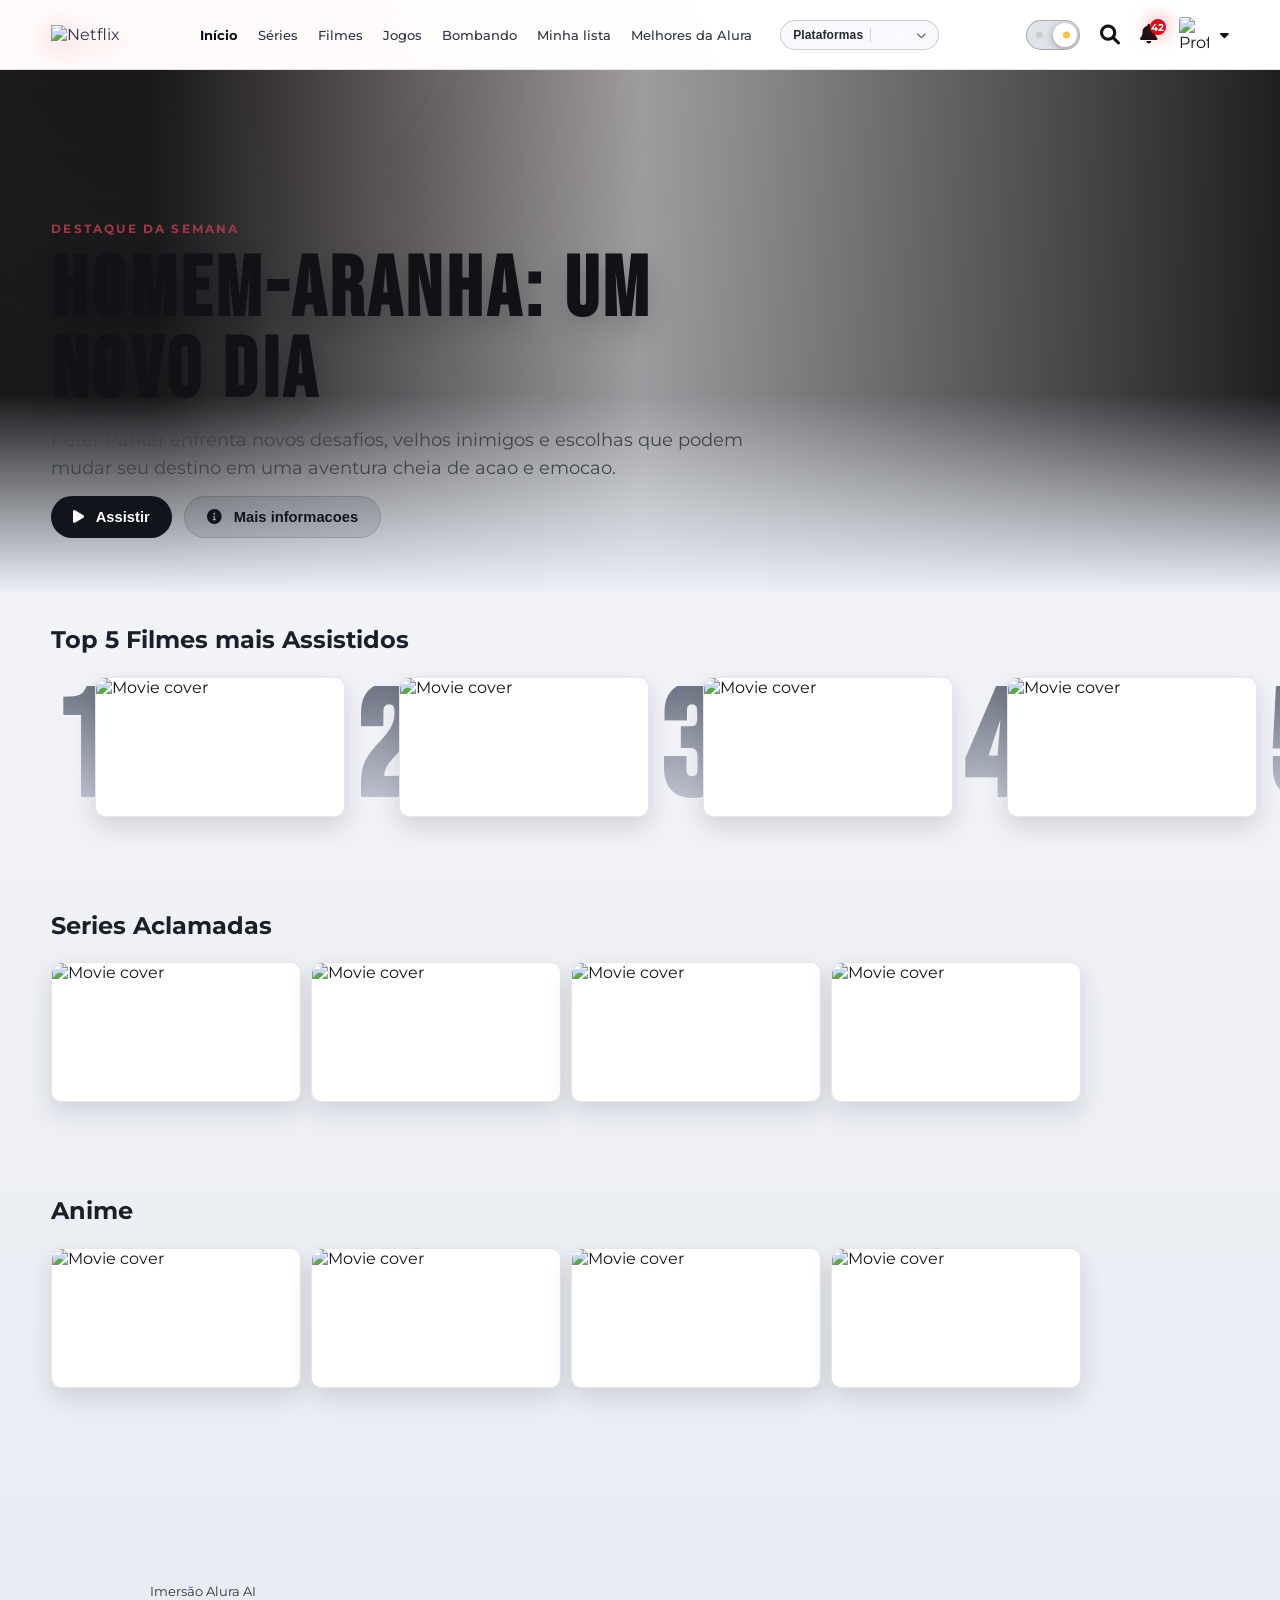
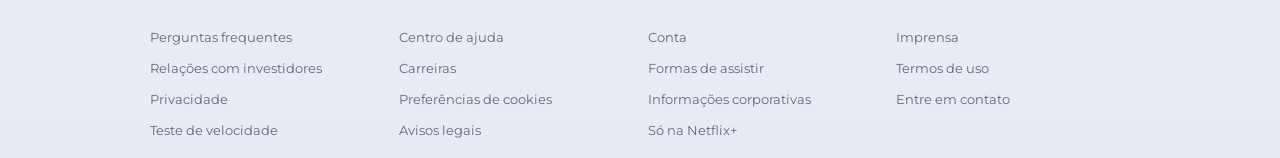
==== catalogo/catalogo.html @ d4c28c1f "Add files via upload" ====
<!DOCTYPE html>
<html lang="pt-BR">

<head>
    <meta charset="UTF-8">
    <meta name="viewport" content="width=device-width, initial-scale=1.0">
    <title>Netflix+</title>
    <link rel="stylesheet" href="catalogo.css">
    <link href="https://cdnjs.cloudflare.com/ajax/libs/font-awesome/6.0.0/css/all.min.css" rel="stylesheet">
    <link href="https://fonts.googleapis.com/css2?family=Bebas+Neue&family=Montserrat:wght@400;500;600;700&display=swap" rel="stylesheet">
</head>

<body>
    <!-- Navbar -->
    <header class="navbar" id="navbar">
        <div class="navbar-left">
            <a href="catalogo.html" class="brand-link" aria-label="Netflix+">
                <img class="logo" src="https://upload.wikimedia.org/wikipedia/commons/0/08/Netflix_2015_logo.svg"
                    alt="Netflix">
                <span class="logo-plus" aria-hidden="true">+</span>
            </a>
            <nav>
                <ul class="nav-links">
                    <li><a href="https://www.alura.com.br/" class="active">Início</a></li>
                    <li><a href="https://www.alura.com.br/">Séries</a></li>
                    <li><a href="https://www.alura.com.br/">Filmes</a></li>
                    <li><a href="https://www.alura.com.br/">Jogos</a></li>
                    <li><a href="https://www.alura.com.br/">Bombando</a></li>
                    <li><a href="https://www.alura.com.br/">Minha lista</a></li>
                    <li><a href="https://www.alura.com.br/">Melhores da Alura</a></li>
                </ul>
            </nav>
                <div class="platform-switcher" aria-label="Selecionar plataforma de streaming">
                <button id="platform-menu-trigger" class="platform-menu-trigger" type="button" aria-haspopup="true" aria-expanded="false" aria-controls="platform-options-panel">
                    <span>Plataformas</span>
                    <span id="platform-active-brand" class="platform-active-brand" aria-hidden="true">Geral</span>
                    <i class="fas fa-chevron-down" aria-hidden="true"></i>
                </button>
                <div id="platform-options-panel" class="platform-options" role="menu" aria-label="Plataformas">
                    <button type="button" class="platform-option is-active" data-platform="geral" role="tab" aria-selected="true">Geral</button>
                    <button type="button" class="platform-option" data-platform="netflix" role="tab" aria-selected="false">Netflix+</button>
                    <button type="button" class="platform-option" data-platform="hbo" role="tab" aria-selected="false">HBO</button>
                    <button type="button" class="platform-option" data-platform="crunchyroll" role="tab" aria-selected="false">Crunchyroll</button>
                    <button type="button" class="platform-option" data-platform="disneyplus" role="tab" aria-selected="false">Disney+</button>
                    <button type="button" class="platform-option" data-platform="paramount" role="tab" aria-selected="false">Paramount+</button>
                </div>
            </div>
        </div>
        <div class="navbar-right">
            <button id="theme-toggle" class="theme-btn" type="button" aria-pressed="true" aria-label="Ativar modo claro" title="Alternar tema">
                <span class="theme-toggle-thumb" aria-hidden="true"></span>
            </button>
            <i class="fas fa-search icon"></i>
            <div class="nav-notification">
                <i class="fas fa-bell icon"></i>
                <span class="notification-badge">42</span>
            </div>
            <a href="../IndexNet.html" class="profile-menu" style="text-decoration: none; color: inherit;">
                <img class="profile-icon" src="https://upload.wikimedia.org/wikipedia/commons/0/0b/Netflix-avatar.png"
                    alt="Profile">
                <i class="fas fa-caret-down icon" style="font-size: 14px; margin-left: 5px;"></i>
            </a>
        </div>
    </header>

    <section class="hero-banner" aria-label="Destaque da semana">
        <div class="hero-trailer" aria-hidden="true">
            <iframe id="hero-trailer-frame" title="Trailer do destaque" allow="autoplay; encrypted-media" referrerpolicy="strict-origin-when-cross-origin"></iframe>
            <button id="hero-mute-trigger" type="button" class="hero-mute-btn" aria-label="Mutar/desmutar trailer" title="Mutar/desmutar trailer" aria-pressed="false">
                <i class="fas fa-volume-up" aria-hidden="true"></i>
            </button>
        </div>
        <div class="hero-content">
            <p class="hero-kicker">Destaque da Semana</p>
            <h1 class="hero-title">Homem-Aranha: Um Novo Dia</h1>
            <p class="hero-description">Peter Parker enfrenta novos desafios, velhos inimigos e escolhas que podem mudar seu destino em uma aventura cheia de acao e emocao.</p>
            <div class="hero-actions">
                <button id="hero-play-trigger" type="button" class="hero-btn hero-btn-play"><i class="fas fa-play" aria-hidden="true"></i> Assistir</button>
                <button id="hero-info-trigger" type="button" class="hero-btn hero-btn-info"><i class="fas fa-info-circle" aria-hidden="true"></i> Mais informacoes</button>
            </div>
        </div>
    </section>

    <section id="hero-info-modal" class="hero-modal" aria-hidden="true" role="dialog" aria-modal="true" aria-labelledby="hero-modal-title">
        <div class="hero-modal-backdrop" data-close-modal="true"></div>
        <div class="hero-modal-content">
            <button id="hero-modal-close" class="hero-modal-close" type="button" aria-label="Fechar modal"><i class="fas fa-times" aria-hidden="true"></i></button>
            <p class="hero-modal-kicker">Filme em Destaque</p>
            <h2 id="hero-modal-title" class="hero-modal-title">Homem-Aranha: Um Novo Dia</h2>
            <p class="hero-modal-description">Peter Parker encara um novo ciclo com desafios pessoais e ameaças inesperadas. Entre dilemas e grandes batalhas, ele precisara decidir ate onde vai para proteger quem ama.</p>
            <div class="hero-modal-meta">
                <span>Acao</span>
                <span>Aventura</span>
                <span>2h 14m</span>
                <span>HD</span>
            </div>
        </div>
    </section>

    <!-- Sliders Container -->
    <main class="sliders-container" id="main-content">
        <!-- Javascript will inject the rows here -->
    </main>

    <!-- Footer -->
    <footer>
        <div class="footer-content">
            <a href="https://www.alura.com.br/" target="_blank">
                <p>Imersão Alura AI</p>
            </a>
            <ul class="footer-links">
                <li><a href="https://www.alura.com.br/" target="_blank">Perguntas frequentes</a></li>
                <li><a href="https://www.alura.com.br/" target="_blank">Centro de ajuda</a></li>
                <li><a href="https://www.alura.com.br/" target="_blank">Conta</a></li>
                <li><a href="https://www.alura.com.br/" target="_blank">Imprensa</a></li>
                <li><a href="https://www.alura.com.br/" target="_blank">Relações com investidores</a></li>
                <li><a href="https://www.alura.com.br/" target="_blank">Carreiras</a></li>
                <li><a href="https://www.alura.com.br/" target="_blank">Formas de assistir</a></li>
                <li><a href="https://www.alura.com.br/" target="_blank">Termos de uso</a></li>
                <li><a href="https://www.alura.com.br/" target="_blank">Privacidade</a></li>
                <li><a href="https://www.alura.com.br/" target="_blank">Preferências de cookies</a></li>
                <li><a href="https://www.alura.com.br/" target="_blank">Informações corporativas</a></li>
                <li><a href="https://www.alura.com.br/" target="_blank">Entre em contato</a></li>
                <li><a href="https://www.alura.com.br/" target="_blank">Teste de velocidade</a></li>
                <li><a href="https://www.alura.com.br/" target="_blank">Avisos legais</a></li>
                <li><a href="https://www.alura.com.br/" target="_blank">Só na Netflix+</a></li>
            </ul>
        </div>
    </footer>

    <script type="module" src="js/main.js"></script>
</body>

</html>
---- catalogo/catalogo.css ----
:root {
    --netflix-red: #e50914;
    --dark-bg: #0e0e10;
    --dark-surface: #17171b;
    --text-color: #ffffff;
    --text-muted: #c8c8c8;
    --stroke-soft: rgba(255, 255, 255, 0.12);
    --glass-bg: rgba(12, 12, 14, 0.66);
    --page-grad-top: #070709;
    --page-grad-bottom: #111216;
    --page-accent-glow: rgba(229, 9, 20, 0.2);
    --page-light-glow: rgba(255, 255, 255, 0.08);
    --link-color: #e5e5e5;
    --link-hover: #f7f7f7;
    --link-active: #ffffff;
    --navbar-scrolled-bg: rgba(8, 8, 10, 0.88);
}

[data-theme="light"] {
    --dark-bg: #f3f4f8;
    --dark-surface: #ffffff;
    --text-color: #111216;
    --text-muted: #40424c;
    --stroke-soft: rgba(16, 18, 24, 0.12);
    --glass-bg: rgba(255, 255, 255, 0.78);
    --page-grad-top: #ffffff;
    --page-grad-bottom: #e8ebf3;
    --page-accent-glow: rgba(229, 9, 20, 0.1);
    --page-light-glow: rgba(255, 255, 255, 0);
    --link-color: #2f3442;
    --link-hover: #101219;
    --link-active: #0b0d14;
    --navbar-scrolled-bg: rgba(247, 249, 255, 0.94);
}

* {
    margin: 0;
    padding: 0;
    box-sizing: border-box;
}

body {
    font-family: 'Montserrat', 'Helvetica Neue', Helvetica, Arial, sans-serif;
    background:
        radial-gradient(circle at 15% 0%, var(--page-accent-glow), rgba(229, 9, 20, 0) 28%),
        radial-gradient(circle at 85% 14%, var(--page-light-glow), rgba(255, 255, 255, 0) 22%),
        linear-gradient(180deg, var(--page-grad-top) 0%, var(--dark-bg) 30%, var(--page-grad-bottom) 100%);
    color: var(--text-color);
    overflow-x: hidden;
    min-height: 100vh;
}

body.modal-open {
    overflow: hidden;
}

a {
    text-decoration: none;
    color: var(--link-color);
    transition: color 0.25s ease;
}

a:hover {
    color: var(--link-hover);
}

/* Navbar */
.navbar {
    position: sticky;
    top: 0;
    width: 100%;
    display: flex;
    justify-content: space-between;
    align-items: center;
    padding: 0 4%;
    height: 70px;
    z-index: 1000;
    backdrop-filter: blur(12px);
    background: var(--glass-bg);
    border-bottom: 1px solid var(--stroke-soft);
    transition: background-color 0.25s ease, border-color 0.25s ease;
}

.navbar.scrolled {
    background: var(--navbar-scrolled-bg);
    border-bottom-color: rgba(255, 255, 255, 0.18);
}

[data-theme="light"] .navbar.scrolled {
    border-bottom-color: rgba(16, 18, 24, 0.16);
}

.navbar-left,
.navbar-right {
    display: flex;
    align-items: center;
    gap: 20px;
}

.logo {
    width: 92px;
    margin-right: 25px;
    cursor: pointer;
    filter: drop-shadow(0 6px 14px rgba(229, 9, 20, 0.35));
}

.brand-link {
    display: inline-flex;
    align-items: flex-start;
    margin-right: 25px;
}

.brand-link .logo {
    margin-right: 0;
}

.logo-plus {
    color: rgba(255, 255, 255, 0.72);
    font-family: 'Montserrat', 'Helvetica Neue', Helvetica, Arial, sans-serif;
    font-size: 13px;
    font-weight: 600;
    line-height: 1;
    margin-left: 4px;
    margin-top: 2px;
}

.nav-links {
    list-style: none;
    display: flex;
    gap: 20px;
    font-size: 13px;
    font-weight: 500;
}

.nav-links .active {
    font-weight: bold;
    color: var(--link-active);
}

.icon {
    font-size: 20px;
    cursor: pointer;
}

.theme-btn {
    width: 54px;
    height: 30px;
    border: 1px solid rgba(255, 255, 255, 0.3);
    border-radius: 999px;
    background: rgba(18, 18, 22, 0.72);
    padding: 2px;
    cursor: pointer;
    position: relative;
    overflow: hidden;
    transition: border-color 180ms ease, background-color 180ms ease, box-shadow 180ms ease;
}

.theme-btn::before,
.theme-btn::after {
    content: "";
    position: absolute;
    top: 50%;
    width: 7px;
    height: 7px;
    border-radius: 50%;
    transform: translateY(-50%);
    transition: opacity 180ms ease;
}

.theme-btn::before {
    left: 9px;
    background: #9fa2a8;
    opacity: 1;
}

.theme-btn::after {
    right: 9px;
    background: #f6c047;
    opacity: 0.35;
}

.theme-btn .theme-toggle-thumb {
    display: block;
    width: 24px;
    height: 24px;
    border-radius: 50%;
    background: #f5f5f5;
    transform: translateX(0);
    box-shadow: 0 2px 8px rgba(0, 0, 0, 0.35);
    transition: transform 220ms cubic-bezier(0.22, 0.8, 0.24, 1), box-shadow 180ms ease;
}

[data-theme="light"] .theme-btn {
    border-color: rgba(16, 18, 24, 0.28);
    background: rgba(220, 223, 232, 0.86);
}

[data-theme="light"] .theme-btn .theme-toggle-thumb {
    transform: translateX(24px);
    background: #ffffff;
}

[data-theme="light"] .theme-btn::before {
    opacity: 0.35;
}

[data-theme="light"] .theme-btn::after {
    opacity: 1;
}

.theme-btn:hover,
.theme-btn:focus-visible {
    border-color: rgba(255, 255, 255, 0.55);
}

[data-theme="light"] .theme-btn:hover,
[data-theme="light"] .theme-btn:focus-visible {
    border-color: rgba(16, 18, 24, 0.45);
}

.theme-btn:focus-visible {
    outline: 2px solid rgba(229, 9, 20, 0.42);
    outline-offset: 2px;
}

.kids-link {
    font-size: 14px;
}

.nav-notification {
    position: relative;
    cursor: pointer;
}

.notification-badge {
    position: absolute;
    top: -5px;
    right: -8px;
    background-color: var(--netflix-red);
    color: white;
    font-size: 10px;
    font-weight: bold;
    border-radius: 50%;
    width: 16px;
    height: 16px;
    display: flex;
    justify-content: center;
    align-items: center;
    box-shadow: 0 0 18px rgba(229, 9, 20, 0.55);
}

.profile-menu {
    display: flex;
    align-items: center;
    gap: 5px;
    cursor: pointer;
}

.profile-icon {
    width: 32px;
    border-radius: 4px;
    border: 1px solid rgba(255, 255, 255, 0.2);
}

.platform-switcher {
    position: relative;
    display: inline-flex;
    flex-direction: column;
    margin-left: 8px;
    min-width: 150px;
}

.platform-menu-trigger {
    border: 1px solid rgba(255, 255, 255, 0.16);
    background: rgba(20, 20, 24, 0.62);
    color: rgba(255, 255, 255, 0.88);
    border-radius: 999px;
    font-size: 12px;
    font-weight: 600;
    letter-spacing: 0.01em;
    padding: 7px 12px;
    cursor: pointer;
    display: inline-flex;
    align-items: center;
    gap: 7px;
    transition: border-color 0.2s ease, background-color 0.2s ease, color 0.2s ease, transform 0.2s ease;
}

.platform-active-brand {
    display: inline-flex;
    align-items: center;
    justify-content: center;
    min-width: 40px;
    max-width: 66px;
    min-height: 14px;
    color: rgba(255, 255, 255, 0.74);
    font-weight: 500;
    padding-left: 8px;
    border-left: 1px solid rgba(255, 255, 255, 0.2);
}

.platform-active-brand img {
    width: 100%;
    max-height: 11px;
    object-fit: contain;
    filter: grayscale(0.05) brightness(1.06);
}

.platform-logo-text {
    font-size: 10px;
    letter-spacing: 0.02em;
    color: rgba(255, 255, 255, 0.82);
}

.platform-logo-text .logo-plus {
    font-size: 0.85em;
    opacity: 0.68;
    margin-left: 1px;
    margin-top: 0;
    color: currentColor;
    vertical-align: text-top;
}

.platform-menu-trigger i {
    font-size: 10px;
    color: rgba(255, 255, 255, 0.7);
    transition: transform 0.2s ease;
}

.platform-menu-trigger:hover {
    border-color: rgba(255, 255, 255, 0.3);
    background: rgba(26, 26, 30, 0.72);
}

.platform-menu-trigger:focus-visible {
    outline: 2px solid rgba(255, 255, 255, 0.35);
    outline-offset: 2px;
}

.platform-switcher.is-open .platform-menu-trigger {
    border-color: rgba(255, 255, 255, 0.34);
    background: rgba(28, 28, 33, 0.9);
    color: #fff;
}

.platform-switcher.is-open .platform-menu-trigger i {
    transform: rotate(180deg);
}

.platform-options {
    position: absolute;
    top: calc(100% + 10px);
    left: 0;
    min-width: 205px;
    max-width: min(70vw, 260px);
    display: grid;
    gap: 7px;
    padding: 10px;
    border-radius: 14px;
    border: 1px solid rgba(255, 255, 255, 0.12);
    background: rgba(12, 12, 16, 0.95);
    box-shadow: 0 12px 22px rgba(0, 0, 0, 0.34);
    opacity: 0;
    visibility: hidden;
    transform: translateY(-6px);
    pointer-events: none;
    transition: opacity 0.2s ease, transform 0.2s ease, visibility 0.2s ease;
    z-index: 1150;
}

.platform-switcher.is-open .platform-options {
    opacity: 1;
    visibility: visible;
    transform: translateY(0);
    pointer-events: auto;
}

.platform-option {
    border: 1px solid rgba(255, 255, 255, 0.2);
    background: rgba(18, 18, 22, 0.76);
    color: rgba(255, 255, 255, 0.82);
    border-radius: 10px;
    font-size: 12px;
    line-height: 1;
    font-weight: 600;
    width: 100%;
    text-align: left;
    padding: 9px 12px;
    cursor: pointer;
    transition: border-color 0.2s ease, background-color 0.2s ease, color 0.2s ease;
    display: flex;
    align-items: center;
    justify-content: center;
}

.platform-option img {
    width: 100%;
    max-width: 88px;
    max-height: 14px;
    object-fit: contain;
    filter: grayscale(0.08) brightness(0.98);
    transition: filter 0.2s ease;
}

.platform-option:hover {
    border-color: rgba(255, 255, 255, 0.32);
    background: rgba(24, 24, 29, 0.9);
    color: #fff;
}

.platform-option:hover img,
.platform-option.is-active img {
    filter: grayscale(0) brightness(1.08);
}

.platform-option.is-active {
    border-color: rgba(255, 255, 255, 0.36);
    background: rgba(255, 255, 255, 0.12);
    color: #fff;
    box-shadow: 0 0 0 1px rgba(255, 255, 255, 0.08) inset;
}

/* Hero */
.hero-banner {
    position: relative;
    min-height: clamp(360px, 58vh, 640px);
    display: flex;
    align-items: flex-end;
    padding: 120px 4% 54px;
    overflow: hidden;
    background:
        linear-gradient(90deg, rgba(7, 7, 9, 0.92) 12%, rgba(7, 7, 9, 0.38) 50%, rgba(7, 7, 9, 0.9) 100%),
        url("https://img.youtube.com/vi/PlulyWs1kS4/maxresdefault.jpg") center 30%/cover no-repeat;
}

.hero-trailer {
    position: absolute;
    inset: 0;
    opacity: 0;
    z-index: 0;
    pointer-events: none;
    transition: opacity 280ms ease;
}

.hero-trailer iframe {
    position: absolute;
    top: 50%;
    left: 50%;
    width: 100vw;
    height: 56.25vw;
    min-width: 177.78vh;
    min-height: 100vh;
    transform: translate(-50%, -50%);
    border: 0;
}

.hero-banner.is-trailer-playing .hero-trailer {
    opacity: 1;
}

.hero-banner::after {
    content: "";
    position: absolute;
    inset: auto 0 0;
    height: 38%;
    background: linear-gradient(180deg, rgba(14, 14, 16, 0) 0%, rgba(14, 14, 16, 1) 100%);
}

.hero-content {
    position: relative;
    z-index: 1;
    max-width: min(760px, 90vw);
    display: grid;
    gap: 14px;
    animation: hero-rise 700ms cubic-bezier(0.19, 1, 0.22, 1);
}

.hero-kicker {
    color: #f2b9bd;
    letter-spacing: 0.18em;
    text-transform: uppercase;
    font-size: 0.76rem;
    font-weight: 700;
}

.hero-title {
    font-family: 'Bebas Neue', 'Arial Narrow', Arial, sans-serif;
    font-size: clamp(2.6rem, 8vw, 5.3rem);
    letter-spacing: 0.05em;
    line-height: 0.96;
    text-transform: uppercase;
    text-shadow: 0 14px 28px rgba(0, 0, 0, 0.55);
}

.hero-description {
    max-width: 58ch;
    color: var(--text-muted);
    font-size: clamp(0.95rem, 2vw, 1.12rem);
    line-height: 1.55;
}

.hero-actions {
    display: flex;
    flex-wrap: wrap;
    gap: 12px;
}

.hero-btn {
    border: none;
    border-radius: 999px;
    padding: 12px 22px;
    font-weight: 700;
    font-size: 0.92rem;
    cursor: pointer;
    transition: transform 0.2s ease, box-shadow 0.2s ease, background-color 0.2s ease;
}

.hero-btn i {
    margin-right: 8px;
}

.hero-btn-play {
    background: #fff;
    color: #121214;
}

.hero-btn-play:hover {
    transform: translateY(-2px);
    box-shadow: 0 10px 24px rgba(0, 0, 0, 0.28);
    background: #f1f1f1;
}

.hero-btn-play.is-audio-active {
    background: var(--netflix-red);
    color: #fff;
    box-shadow: 0 10px 24px rgba(229, 9, 20, 0.34);
}

/* Hero Mute Button */
.hero-mute-btn {
    position: absolute;
    top: 20px;
    right: 20px;
    width: 44px;
    height: 44px;
    border: 2px solid rgba(255, 255, 255, 0.7);
    border-radius: 50%;
    background: rgba(0, 0, 0, 0.5);
    color: #fff;
    cursor: pointer;
    z-index: 10;
    display: flex;
    align-items: center;
    justify-content: center;
    font-size: 18px;
    transition: all 0.25s ease;
    backdrop-filter: blur(8px);
}

.hero-mute-btn:hover {
    background: rgba(0, 0, 0, 0.7);
    border-color: #fff;
    transform: scale(1.08);
}

.hero-mute-btn:focus-visible {
    outline: 2px solid var(--netflix-red);
    outline-offset: 2px;
}

.hero-mute-btn[aria-pressed="true"] i::before {
    content: "\f026";
}

@media (max-width: 768px) {
    .hero-mute-btn {
        width: 38px;
        height: 38px;
        top: 16px;
        right: 16px;
        font-size: 16px;
    }
}

.hero-btn-info {
    background: rgba(255, 255, 255, 0.2);
    color: #fff;
    border: 1px solid rgba(255, 255, 255, 0.2);
}

.hero-btn-info:hover {
    transform: translateY(-2px);
    background: rgba(255, 255, 255, 0.28);
}

.hero-modal {
    position: fixed;
    inset: 0;
    display: grid;
    place-items: center;
    opacity: 0;
    visibility: hidden;
    transition: opacity 240ms ease, visibility 240ms ease;
    z-index: 1200;
}

.hero-modal.is-open {
    opacity: 1;
    visibility: visible;
}

.hero-modal-backdrop {
    position: absolute;
    inset: 0;
    background: rgba(5, 5, 7, 0.76);
    backdrop-filter: blur(4px);
}

.hero-modal-content {
    position: relative;
    z-index: 1;
    width: min(640px, calc(100vw - 32px));
    background: linear-gradient(180deg, #1d1d22 0%, #131317 100%);
    border: 1px solid rgba(255, 255, 255, 0.14);
    border-radius: 20px;
    box-shadow: 0 28px 58px rgba(0, 0, 0, 0.52);
    padding: clamp(22px, 3vw, 32px);
    display: grid;
    gap: 14px;
    transform: translateY(18px) scale(0.98);
    transition: transform 280ms cubic-bezier(0.19, 1, 0.22, 1);
}

.hero-modal.is-open .hero-modal-content {
    transform: translateY(0) scale(1);
}

.hero-modal-close {
    position: absolute;
    top: 14px;
    right: 14px;
    width: 34px;
    height: 34px;
    border-radius: 50%;
    border: 1px solid rgba(255, 255, 255, 0.24);
    background: rgba(255, 255, 255, 0.06);
    color: #fff;
    cursor: pointer;
    transition: transform 0.2s ease, background-color 0.2s ease;
}

.hero-modal-close:hover {
    transform: rotate(90deg);
    background: rgba(255, 255, 255, 0.14);
}

.hero-modal-kicker {
    color: #f2b9bd;
    letter-spacing: 0.14em;
    text-transform: uppercase;
    font-size: 0.74rem;
    font-weight: 700;
}

.hero-modal-title {
    font-family: 'Bebas Neue', 'Arial Narrow', Arial, sans-serif;
    text-transform: uppercase;
    letter-spacing: 0.045em;
    font-size: clamp(2rem, 4.5vw, 3rem);
    line-height: 0.98;
}

.hero-modal-description {
    color: #d3d3d5;
    line-height: 1.6;
}

.hero-modal-meta {
    display: flex;
    flex-wrap: wrap;
    gap: 8px;
}

.hero-modal-meta span {
    border: 1px solid rgba(255, 255, 255, 0.24);
    border-radius: 999px;
    padding: 6px 10px;
    font-size: 0.78rem;
    color: #ececef;
}

/* Sliders */
.sliders-container {
    padding: 0 4%;
    padding-top: 34px;
    position: relative;
    z-index: 3;
    padding-bottom: 100px;
}

.slider-section {
    margin-bottom: 3.5vw;
    opacity: 0;
    transform: translateY(20px);
    transition: opacity 450ms ease, transform 450ms ease;
}

.slider-section.is-visible {
    opacity: 1;
    transform: translateY(0);
}

.slider-header {
    display: flex;
    justify-content: space-between;
    align-items: flex-end;
    margin-bottom: 12px;
}

.slider-title {
    font-size: clamp(1.05rem, 2.2vw, 1.5rem);
    font-weight: 700;
    color: #e5e5e5;
    line-height: 1.2;
}

.slider-indicators {
    display: flex;
    gap: 2px;
    margin-bottom: 4px;
}

.slider-indicators div {
    width: 12px;
    height: 2px;
    background-color: #4d4d4d;
}

.slider-indicators div.active {
    background-color: #aaa;
}

.movie-row {
    display: flex;
    gap: 10px;
    overflow-x: visible;
    overflow-y: visible;
    padding: 10px 4% 50px 4%;
    margin: 0 -4%;
    scroll-behavior: smooth;
    -ms-overflow-style: none;
    scrollbar-width: none;
}

.movie-row::-webkit-scrollbar {
    display: none;
}

.movie-card {
    min-width: 250px;
    width: 250px;
    height: 140px;
    background-color: #222;
    border-radius: 10px;
    cursor: pointer;
    transition: transform 0.35s cubic-bezier(0.19, 1, 0.22, 1) 0s, border-radius 0.3s 0s, z-index 0s 0.35s, box-shadow 0.35s 0s, filter 0.35s 0s;
    position: relative;
    z-index: 1;
    transform-origin: center center;
    border: 1px solid rgba(255, 255, 255, 0.07);
    box-shadow: 0 8px 22px rgba(0, 0, 0, 0.24);
}

.movie-card.origin-left {
    transform-origin: left center;
}

.movie-card.origin-right {
    transform-origin: right center;
}

.movie-card:hover {
    transform: scale(1.48) translateY(-6%);
    z-index: 99;
    border-radius: 12px;
    border-color: rgba(255, 255, 255, 0.25);
    box-shadow: 0 18px 44px rgba(0, 0, 0, 0.86), 0 0 30px rgba(229, 9, 20, 0.24);
    filter: saturate(1.06);
    transition: transform 0.35s cubic-bezier(0.19, 1, 0.22, 1) 0.5s, border-radius 0.35s 0.5s, box-shadow 0.35s 0.5s, z-index 0s 0s;
}

.movie-card img {
    position: absolute;
    top: 0;
    left: 0;
    width: 100%;
    height: 100%;
    object-fit: cover;
    border-radius: 10px;
    transition: opacity 0.3s ease, border-radius 0.3s;
    z-index: 2;
}

.movie-card iframe {
    position: absolute;
    top: 0;
    left: 0;
    width: 100%;
    height: 100%;
    opacity: 0;
    border-radius: 10px;
    transition: opacity 0.3s ease, border-radius 0.3s;
    pointer-events: none;
    z-index: 1;
}

.movie-card iframe.playing {
    opacity: 1;
    z-index: 3;
    border-radius: 12px 12px 0 0;
}

.movie-card:hover img {
    border-radius: 12px 12px 0 0;
    transition: border-radius 0s 0.6s;
}

.movie-card img.playing-video {
    opacity: 0;
}

/* Card Details Modal */
.card-details {
    position: absolute;
    top: 100%;
    left: 0;
    width: 100%;
    background: linear-gradient(180deg, #1a1a1f 0%, #141419 100%);
    border-bottom-left-radius: 12px;
    border-bottom-right-radius: 12px;
    padding: 18px 16px;
    opacity: 0;
    visibility: hidden;
    transition: opacity 0.3s 0s, visibility 0.3s 0s;
    box-shadow: 0 18px 34px rgba(0, 0, 0, 0.84);
    display: flex;
    flex-direction: column;
    gap: 12px;
    z-index: 2;
    cursor: default;
}

.movie-card:hover .card-details {
    opacity: 1;
    visibility: visible;
    transition: opacity 0.2s 0.6s, visibility 0s 0.6s;
}

.details-buttons {
    display: flex;
    justify-content: space-between;
    align-items: center;
}

.left-buttons,
.right-buttons {
    display: flex;
    gap: 8px;
}

.btn-icon {
    width: 32px;
    height: 32px;
    border-radius: 50%;
    background-color: #2e2e35;
    border: 1px solid rgba(255, 255, 255, 0.5);
    color: white;
    display: flex;
    justify-content: center;
    align-items: center;
    cursor: pointer;
    font-size: 14px;
    transition: border-color 0.2s, background-color 0.2s, transform 0.2s;
}

.btn-icon:hover {
    border-color: white;
    background-color: rgba(255, 255, 255, 0.2);
    transform: translateY(-1px);
}

.btn-play-icon {
    background-color: white;
    color: black;
    border: none;
}

.btn-play-icon:hover {
    background-color: #e6e6e6;
}

.btn-play-icon i {
    margin-left: 2px;
}

.details-info {
    display: flex;
    align-items: center;
    gap: 8px;
    font-size: 11px;
    font-weight: bold;
}

.match-score {
    color: #46d369;
}

.age-badge {
    background-color: transparent;
    border: 1px solid rgba(255, 255, 255, 0.4);
    color: white;
    padding: 1px 3px;
    border-radius: 2px;
    font-family: Arial, sans-serif;
}

.age-badge.red-accent {
    background-color: #d32f2f;
    border: none;
    font-weight: bold;
}

.resolution {
    border: 1px solid rgba(255, 255, 255, 0.4);
    padding: 1px 3px;
    border-radius: 2px;
    color: rgba(255, 255, 255, 0.9);
}

.duration {
    color: rgba(255, 255, 255, 0.9);
}

.details-tags {
    display: flex;
    gap: 6px;
    font-size: 11px;
    color: rgba(255, 255, 255, 0.9);
    margin-top: 4px;
}

.details-tags span:not(:last-child)::after {
    content: "•";
    color: #666;
    margin-left: 6px;
}

/* Badges */
.badge-top10 {
    position: absolute;
    top: 0;
    right: 0;
    width: 22px;
    height: 28px;
    background-color: var(--netflix-red);
    color: white;
    display: flex;
    flex-direction: column;
    justify-content: center;
    align-items: center;
    font-weight: bold;
    z-index: 4;
    border-bottom-left-radius: 2px;
    box-shadow: -2px 2px 4px rgba(0, 0, 0, 0.5);
    font-family: 'Helvetica Neue', Helvetica, Arial, sans-serif;
}

.badge-top10 span.top {
    font-size: 7px;
    letter-spacing: 0.5px;
    line-height: 8px;
}

.badge-top10 span.number {
    font-size: 13px;
    line-height: 13px;
}

.badge-bottom {
    position: absolute;
    bottom: 8px;
    left: 50%;
    transform: translateX(-50%);
    padding: 2px 4px;
    font-size: 10px;
    font-weight: bold;
    border-radius: 2px;
    z-index: 4;
    white-space: nowrap;
    text-transform: uppercase;
}

.movie-card.has-progress .badge-bottom {
    bottom: 12px;
}

.badge-bottom.red {
    background-color: var(--netflix-red);
    color: white;
}

.badge-bottom.white {
    background-color: white;
    color: black;
}

/* Progress bar */
.progress-bar-container {
    position: absolute;
    bottom: 0;
    left: 0;
    width: 100%;
    height: 4px;
    background-color: rgba(100, 100, 100, 0.7);
    z-index: 5;
    border-bottom-left-radius: 4px;
    border-bottom-right-radius: 4px;
}

.progress-value {
    height: 100%;
    background-color: var(--netflix-red);
    border-bottom-left-radius: 4px;
}

/* Top List Section */
.movie-row.is-top-list {
    gap: 0;
}

.top-list-item {
    display: flex;
    align-items: flex-end;
    flex-shrink: 0;
    margin-right: 10px;
}

.top-list-rank {
    font-family: 'Bebas Neue', 'Arial Narrow', Arial, sans-serif;
    font-size: clamp(7rem, 12vw, 10rem);
    font-weight: 900;
    background: linear-gradient(180deg, rgba(180, 180, 180, 0.55) 0%, rgba(60, 60, 60, 0.3) 100%);
    -webkit-background-clip: text;
    -webkit-text-fill-color: transparent;
    background-clip: text;
    line-height: 0.85;
    margin-right: -18px;
    z-index: 0;
    user-select: none;
    pointer-events: none;
    flex-shrink: 0;
}

.top-list-item .movie-card {
    position: relative;
    z-index: 2;
}

@media (max-width: 1024px) {
    .navbar {
        padding: 0 3.2%;
    }

    .navbar-left,
    .navbar-right {
        gap: 12px;
    }

    .logo {
        width: 84px;
        margin-right: 10px;
    }

    .nav-links {
        gap: 12px;
        font-size: 12px;
    }

    .platform-switcher {
        min-width: 132px;
    }

    .platform-menu-trigger {
        font-size: 11px;
        padding: 6px 10px;
    }

    .hero-banner {
        min-height: 460px;
        padding-top: 106px;
    }

    .hero-content {
        max-width: min(680px, 92vw);
    }

    .movie-row {
        overflow-x: auto;
        overflow-y: visible;
        padding-bottom: 28px;
        scroll-snap-type: x proximity;
    }

    .movie-card,
    .top-list-item {
        scroll-snap-align: start;
    }

    .movie-card {
        min-width: 220px;
        width: 220px;
        height: 124px;
    }

    .top-list-rank {
        font-size: clamp(5.2rem, 10vw, 7rem);
    }
}

@media (max-width: 900px) {
    .nav-links {
        display: none;
    }

    .platform-switcher {
        margin-left: 0;
    }

    .navbar {
        height: 66px;
    }
}

/* Footer */
footer {
    padding: 0 4%;
    color: #9a9aa0;
    font-size: 13px;
    margin-bottom: 20px;
}

[data-theme="light"] .platform-menu-trigger {
    border-color: rgba(16, 18, 24, 0.2);
    background: rgba(247, 249, 255, 0.88);
    color: rgba(16, 18, 24, 0.9);
}

[data-theme="light"] .platform-active-brand {
    color: rgba(16, 18, 24, 0.66);
    border-left-color: rgba(16, 18, 24, 0.18);
}

[data-theme="light"] .platform-menu-trigger i {
    color: rgba(16, 18, 24, 0.62);
}

[data-theme="light"] .platform-menu-trigger:hover {
    border-color: rgba(16, 18, 24, 0.32);
    background: rgba(242, 245, 252, 0.98);
}

[data-theme="light"] .platform-switcher.is-open .platform-menu-trigger {
    border-color: rgba(16, 18, 24, 0.4);
    background: rgba(236, 240, 250, 0.98);
    color: #0e1118;
}

[data-theme="light"] .platform-options {
    border-color: rgba(16, 18, 24, 0.14);
    background: rgba(255, 255, 255, 0.96);
    box-shadow: 0 12px 24px rgba(20, 24, 38, 0.14);
}

[data-theme="light"] .platform-option {
    border-color: rgba(16, 18, 24, 0.18);
    background: rgba(245, 247, 252, 0.96);
    color: rgba(16, 18, 24, 0.86);
}

[data-theme="light"] .platform-option:hover {
    border-color: rgba(16, 18, 24, 0.28);
    background: rgba(235, 239, 248, 0.98);
    color: #0f1119;
}

[data-theme="light"] .platform-option.is-active {
    border-color: rgba(16, 18, 24, 0.34);
    background: rgba(16, 18, 24, 0.08);
    color: #0f1119;
    box-shadow: 0 0 0 1px rgba(16, 18, 24, 0.08) inset;
}

[data-theme="light"] .hero-banner::after {
    background: linear-gradient(180deg, rgba(235, 239, 247, 0) 0%, rgba(235, 239, 247, 1) 100%);
}

[data-theme="light"] .hero-title {
    text-shadow: 0 14px 28px rgba(0, 0, 0, 0.18);
}

[data-theme="light"] .hero-kicker,
[data-theme="light"] .hero-modal-kicker {
    color: #a33643;
}

[data-theme="light"] .hero-btn-play {
    background: #12141b;
    color: #ffffff;
}

[data-theme="light"] .hero-btn-play:hover {
    box-shadow: 0 10px 24px rgba(12, 16, 29, 0.24);
    background: #222533;
}

[data-theme="light"] .hero-btn-info {
    background: rgba(17, 20, 30, 0.1);
    color: #11141d;
    border-color: rgba(17, 20, 30, 0.14);
}

[data-theme="light"] .hero-btn-info:hover {
    background: rgba(17, 20, 30, 0.16);
}

[data-theme="light"] .hero-mute-btn {
    border-color: rgba(17, 20, 30, 0.35);
    background: rgba(255, 255, 255, 0.7);
    color: #0f121a;
}

[data-theme="light"] .hero-mute-btn:hover {
    background: rgba(255, 255, 255, 0.88);
    border-color: rgba(17, 20, 30, 0.52);
}

[data-theme="light"] .hero-modal-backdrop {
    background: rgba(20, 24, 34, 0.36);
}

[data-theme="light"] .hero-modal-content {
    background: linear-gradient(180deg, #f9fbff 0%, #eef2fa 100%);
    border-color: rgba(16, 18, 24, 0.14);
    box-shadow: 0 28px 58px rgba(26, 30, 43, 0.24);
}

[data-theme="light"] .hero-modal-close {
    border-color: rgba(16, 18, 24, 0.2);
    background: rgba(16, 18, 24, 0.05);
    color: #11131b;
}

[data-theme="light"] .hero-modal-close:hover {
    background: rgba(16, 18, 24, 0.12);
}

[data-theme="light"] .hero-modal-description {
    color: #2f3340;
}

[data-theme="light"] .hero-modal-meta span {
    border-color: rgba(16, 18, 24, 0.2);
    color: #202530;
    background: rgba(255, 255, 255, 0.52);
}

[data-theme="light"] .slider-title {
    color: #1a1f2b;
}

[data-theme="light"] .slider-indicators div {
    background-color: #bfc5d3;
}

[data-theme="light"] .slider-indicators div.active {
    background-color: #616b85;
}

[data-theme="light"] .movie-card {
    background-color: #ffffff;
    border: 1px solid rgba(16, 18, 24, 0.1);
    box-shadow: 0 10px 24px rgba(24, 30, 45, 0.14);
}

[data-theme="light"] .movie-card:hover {
    border-color: rgba(16, 18, 24, 0.18);
    box-shadow: 0 22px 44px rgba(22, 30, 48, 0.25), 0 0 24px rgba(229, 9, 20, 0.18);
}

[data-theme="light"] .card-details {
    background: linear-gradient(180deg, #ffffff 0%, #f1f4fb 100%);
    box-shadow: 0 20px 36px rgba(26, 32, 46, 0.24);
}

[data-theme="light"] .btn-icon {
    background-color: #e9edf7;
    border-color: rgba(16, 18, 24, 0.28);
    color: #101219;
}

[data-theme="light"] .btn-icon:hover {
    border-color: rgba(16, 18, 24, 0.44);
    background-color: #dce3f1;
}

[data-theme="light"] .btn-play-icon {
    background-color: #12141b;
    color: #ffffff;
}

[data-theme="light"] .btn-play-icon:hover {
    background-color: #2a2f3f;
}

[data-theme="light"] .details-info {
    color: #1f2430;
}

[data-theme="light"] .age-badge,
[data-theme="light"] .resolution {
    border-color: rgba(16, 18, 24, 0.28);
    color: #121620;
}

[data-theme="light"] .duration,
[data-theme="light"] .details-tags {
    color: #232836;
}

[data-theme="light"] .details-tags span:not(:last-child)::after {
    color: #7a8398;
}

[data-theme="light"] .top-list-rank {
    background: linear-gradient(180deg, rgba(61, 69, 88, 0.72) 0%, rgba(125, 136, 159, 0.34) 100%);
    -webkit-background-clip: text;
    -webkit-text-fill-color: transparent;
    background-clip: text;
}

[data-theme="light"] .progress-bar-container {
    background-color: rgba(111, 121, 143, 0.44);
}

[data-theme="light"] footer,
[data-theme="light"] .footer-links a {
    color: #60697f;
}

[data-theme="light"] .footer-links a:hover {
    color: #181d28;
}

.footer-content {
    max-width: 980px;
    margin: 0 auto;
}

.footer-content p {
    margin-bottom: 30px;
}

.footer-links {
    list-style: none;
    display: grid;
    grid-template-columns: repeat(4, 1fr);
    grid-gap: 15px;
}

.footer-links a {
    color: #9a9aa0;
}

.footer-links a:hover {
    text-decoration: underline;
}

@keyframes hero-rise {
    from {
        opacity: 0;
        transform: translateY(16px);
    }

    to {
        opacity: 1;
        transform: translateY(0);
    }
}

/* Mobile adjustments */
@media (max-width: 768px) {
    .platform-switcher {
        margin-left: 0;
        min-width: 118px;
    }

    .platform-menu-trigger {
        font-size: 11px;
        padding: 7px 9px;
        gap: 6px;
    }

    .platform-menu-trigger > span:first-child {
        display: none;
    }

    .platform-active-brand {
        max-width: 52px;
        overflow: hidden;
        text-overflow: ellipsis;
        white-space: nowrap;
        border-left: none;
        padding-left: 0;
    }

    .platform-option img {
        max-width: 78px;
        max-height: 12px;
    }

    .platform-options {
        min-width: 168px;
        max-width: 72vw;
        left: auto;
        right: 0;
    }

    .platform-option {
        font-size: 11px;
    }

    .navbar {
        height: 64px;
    }

    .navbar-right {
        gap: 10px;
    }

    .hero-banner {
        min-height: 430px;
        padding-top: 100px;
        background-position: center 22%;
    }

    .hero-content {
        gap: 12px;
    }

    .hero-title {
        font-size: clamp(2.15rem, 10vw, 3.25rem);
    }

    .hero-actions {
        width: 100%;
    }

    .hero-btn {
        padding: 11px 18px;
        font-size: 0.86rem;
    }

    .hero-modal-content {
        border-radius: 16px;
    }

    .hero-description {
        max-width: 100%;
    }

    .movie-card {
        min-width: 186px;
        width: 186px;
        height: 106px;
    }

    .top-list-rank {
        font-size: clamp(4.3rem, 18vw, 5.5rem);
        margin-right: -12px;
    }

    .slider-title {
        font-size: 1.05rem;
        line-height: 1.3;
    }

    .footer-links {
        grid-template-columns: repeat(2, 1fr);
    }
}

@media (max-width: 640px) {
    .nav-notification {
        display: none;
    }

    .logo {
        width: 76px;
        margin-right: 4px;
    }

    .platform-switcher {
        min-width: 106px;
    }

    .platform-options {
        min-width: 150px;
    }

    .hero-banner {
        padding: 92px 4% 42px;
        min-height: 390px;
    }

    .hero-description {
        font-size: 0.9rem;
        line-height: 1.45;
    }

    .hero-actions {
        gap: 8px;
    }

    .hero-btn {
        flex: 1 1 calc(50% - 4px);
        text-align: center;
        min-width: 140px;
    }

    .movie-row {
        padding-bottom: 22px;
    }
}

@media (max-width: 480px) {
    .navbar {
        padding: 0 3%;
    }

    .icon {
        font-size: 17px;
    }

    .profile-icon {
        width: 28px;
    }

    .platform-menu-trigger {
        padding: 6px 8px;
    }

    .platform-active-brand {
        max-width: 46px;
    }

    .hero-title {
        font-size: clamp(1.9rem, 9.4vw, 2.6rem);
    }

    .hero-btn {
        flex-basis: 100%;
    }

    .movie-card {
        min-width: 168px;
        width: 168px;
        height: 96px;
    }

    .top-list-rank {
        font-size: clamp(3.6rem, 15vw, 4.4rem);
        margin-right: -9px;
    }
}

@media (hover: none) and (pointer: coarse) {
    .movie-card:hover {
        transform: none;
        z-index: 1;
        border-radius: 10px;
        box-shadow: 0 8px 22px rgba(0, 0, 0, 0.24);
        filter: none;
        transition: none;
    }

    .movie-card:hover img {
        border-radius: 10px;
        transition: none;
    }

    .movie-card:hover .card-details {
        opacity: 0;
        visibility: hidden;
    }
}

@media (prefers-reduced-motion: reduce) {
    *,
    *::before,
    *::after {
        animation-duration: 0.01ms !important;
        animation-iteration-count: 1 !important;
        transition-duration: 0.01ms !important;
        scroll-behavior: auto !important;
    }

    .slider-section {
        opacity: 1;
        transform: none;
    }
}
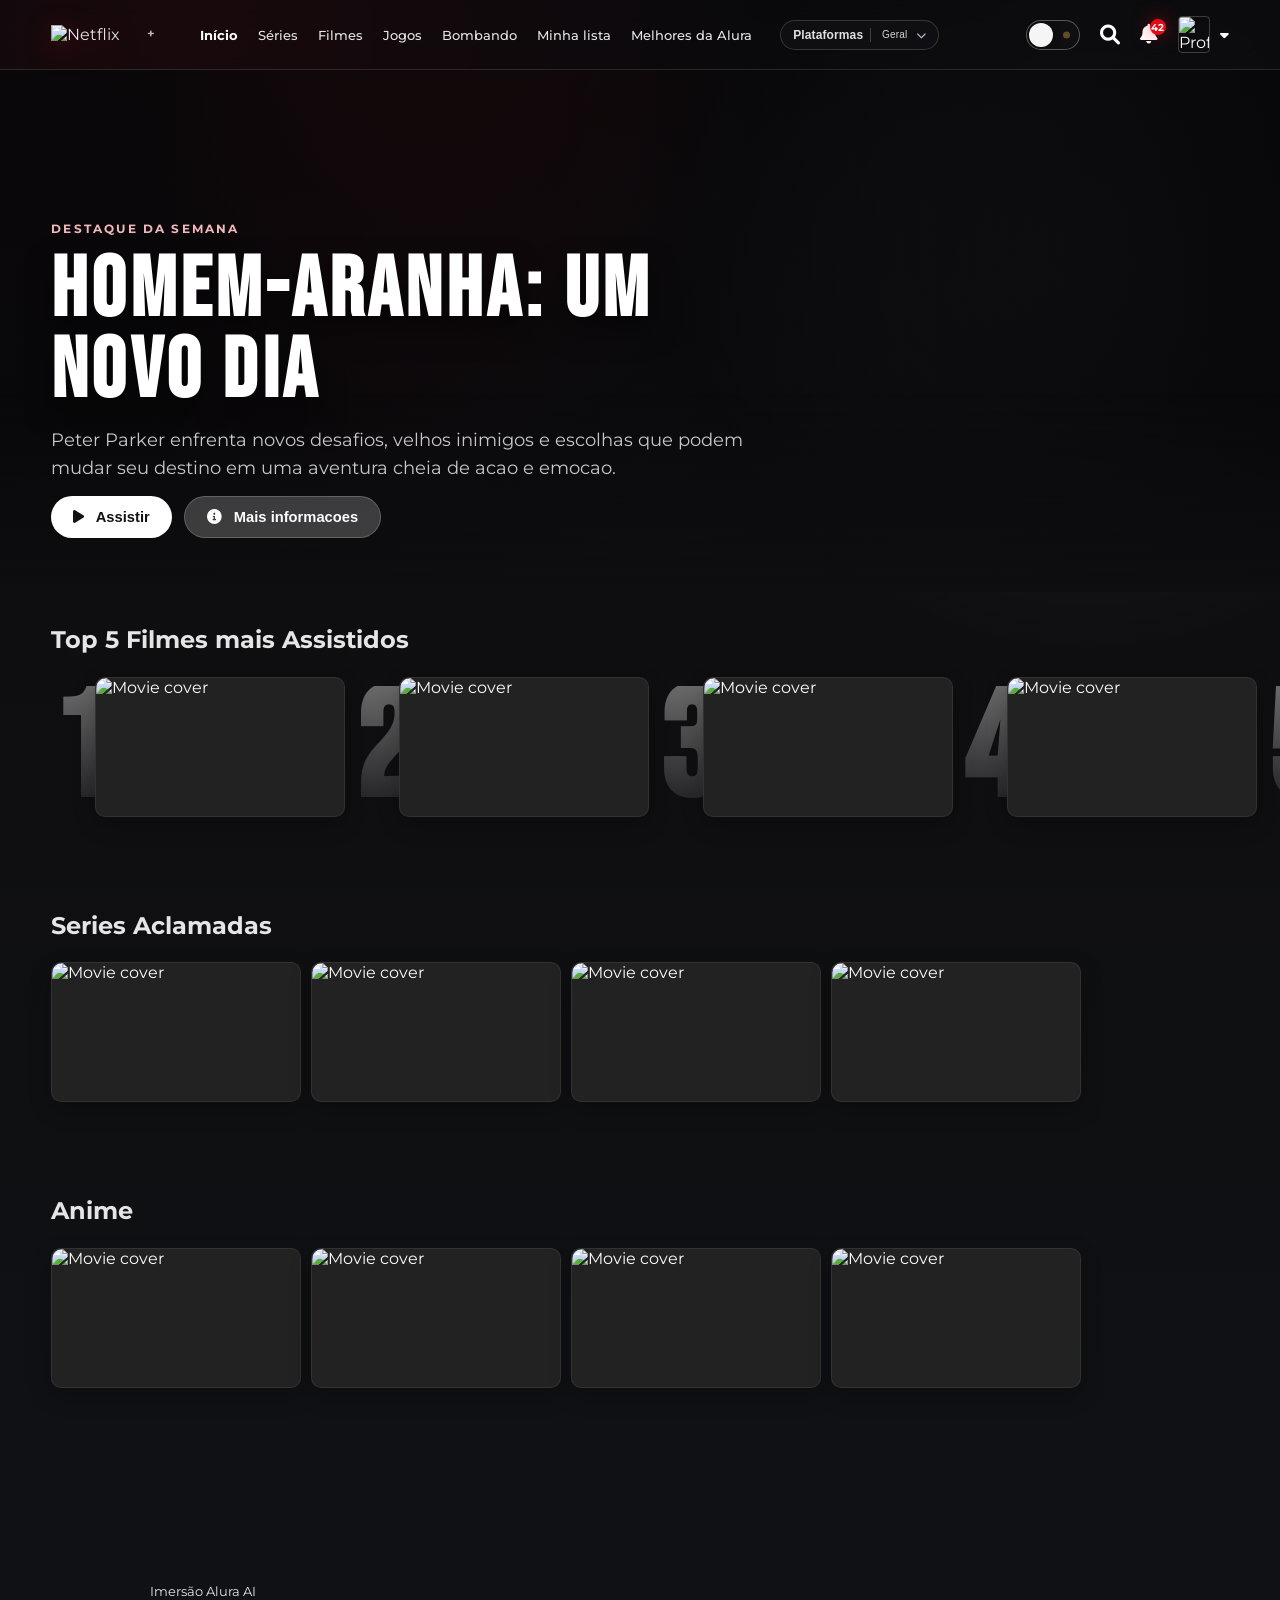
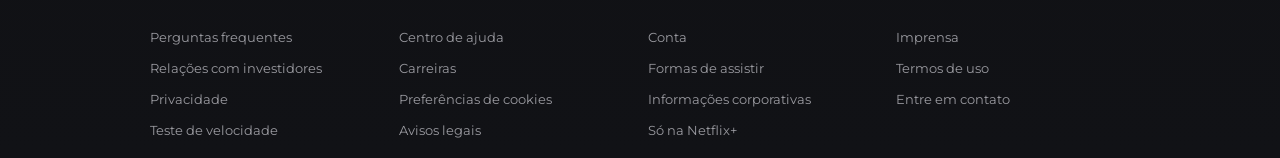
==== commit f48ee952: "Add files via upload Atualiza site Netflix+" ====
--- a/catalogo/catalogo.html
+++ b/catalogo/catalogo.html
@@ -55,7 +55,7 @@
                 <i class="fas fa-bell icon"></i>
                 <span class="notification-badge">42</span>
             </div>
-            <a href="../IndexNet.html" class="profile-menu" style="text-decoration: none; color: inherit;">
+            <a href="../index.html" class="profile-menu" style="text-decoration: none; color: inherit;">
                 <img class="profile-icon" src="https://upload.wikimedia.org/wikipedia/commons/0/0b/Netflix-avatar.png"
                     alt="Profile">
                 <i class="fas fa-caret-down icon" style="font-size: 14px; margin-left: 5px;"></i>
